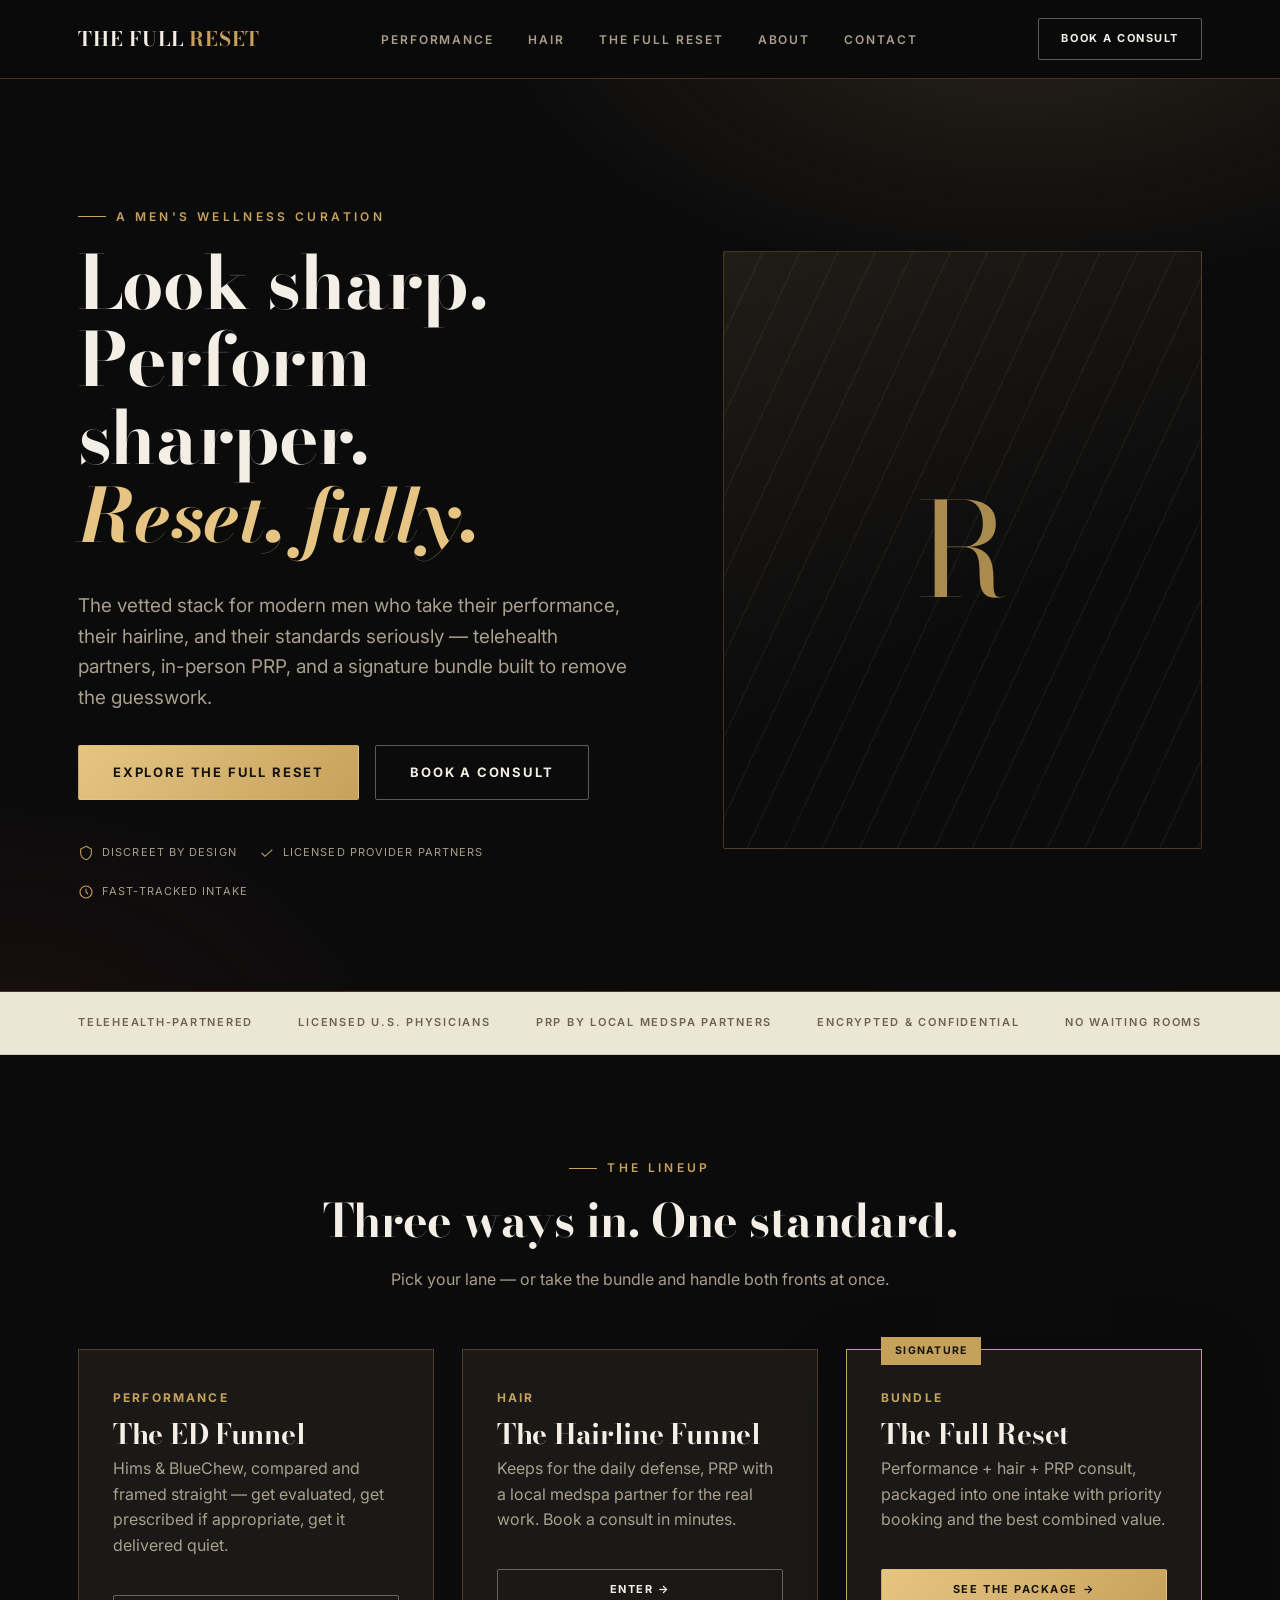
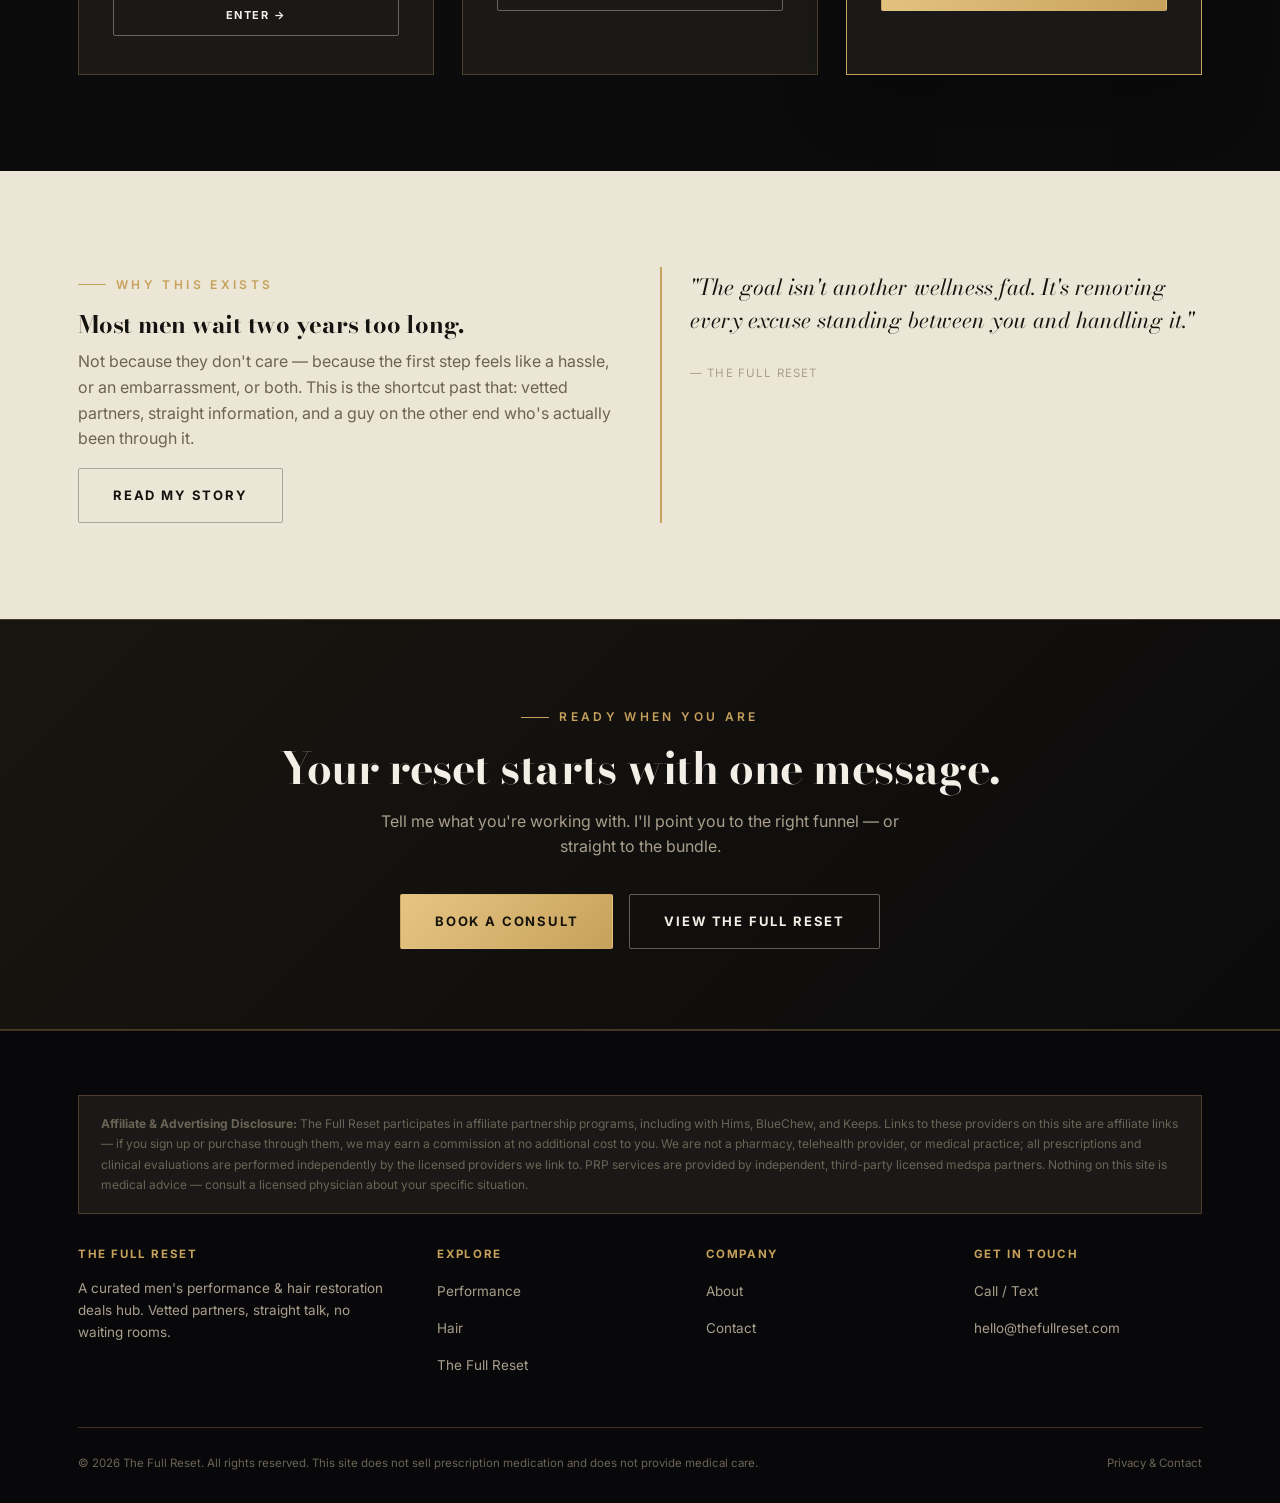
==== index.html @ 41acdde6 "Initial commit: The Full Reset landing site Static GQ-style landing page with performance/hair/bundl" ====
<!DOCTYPE html>
<html lang="en">
<head>
<meta charset="UTF-8">
<meta name="viewport" content="width=device-width, initial-scale=1.0">
<title>The Full Reset — Performance, Hair &amp; Confidence for Men</title>
<meta name="description" content="A curated deals hub for men: ED performance, hair restoration, and a signature full-reset package. Discreet, vetted, done right.">
<link rel="icon" href="data:image/svg+xml,%3Csvg xmlns='http://www.w3.org/2000/svg' viewBox='0 0 100 100'%3E%3Crect width='100' height='100' fill='%230b0b0c'/%3E%3Ctext x='50' y='68' font-size='60' text-anchor='middle' fill='%23c6a15b' font-family='Georgia,serif'%3ER%3C/text%3E%3C/svg%3E">
<link rel="stylesheet" href="css/style.css">
</head>
<body>

<header class="site-header">
  <nav class="nav">
    <a href="index.html" class="logo">THE FULL <span>RESET</span></a>
    <ul class="nav-links">
      <li><a href="performance/index.html">Performance</a></li>
      <li><a href="hair/index.html">Hair</a></li>
      <li><a href="the-full-reset/index.html">The Full Reset</a></li>
      <li><a href="about/index.html">About</a></li>
      <li><a href="contact/index.html">Contact</a></li>
    </ul>
    <div class="nav-cta">
      <a href="contact/index.html" class="btn btn-outline btn-sm">Book a Consult</a>
      <button class="nav-toggle" aria-label="Menu"><span></span><span></span><span></span></button>
    </div>
  </nav>
</header>

<section class="hero">
  <div class="container hero-grid">
    <div>
      <div class="eyebrow">A Men's Wellness Curation</div>
      <h1>Look sharp.<br>Perform sharper.<br><em style="color:var(--gold-bright); font-style:italic;">Reset, fully.</em></h1>
      <p class="lede">The vetted stack for modern men who take their performance, their hairline, and their standards seriously — telehealth partners, in-person PRP, and a signature bundle built to remove the guesswork.</p>
      <div class="hero-actions">
        <a href="the-full-reset/index.html" class="btn btn-gold">Explore The Full Reset</a>
        <a href="contact/index.html" class="btn btn-outline">Book a Consult</a>
      </div>
      <div class="hero-badges">
        <span class="hero-badge"><svg viewBox="0 0 24 24" fill="none" stroke-width="1.6"><path d="M12 2l8 4v6c0 5-3.5 8.5-8 10-4.5-1.5-8-5-8-10V6l8-4z"/></svg>Discreet by design</span>
        <span class="hero-badge"><svg viewBox="0 0 24 24" fill="none" stroke-width="1.6"><path d="M4 12l5 5L20 7"/></svg>Licensed provider partners</span>
        <span class="hero-badge"><svg viewBox="0 0 24 24" fill="none" stroke-width="1.6"><circle cx="12" cy="12" r="9"/><path d="M12 7v5l3 3"/></svg>Fast-tracked intake</span>
      </div>
    </div>
    <div class="hero-visual"><span class="monogram">R</span></div>
  </div>
</section>

<div class="trust-strip">
  <div class="container">
    <span>Telehealth-Partnered</span>
    <span>Licensed U.S. Physicians</span>
    <span>PRP by Local Medspa Partners</span>
    <span>Encrypted &amp; Confidential</span>
    <span>No Waiting Rooms</span>
  </div>
</div>

<section class="section">
  <div class="container">
    <div class="section-head center" style="margin-left:auto;margin-right:auto;">
      <div class="eyebrow" style="justify-content:center;">The Lineup</div>
      <h2>Three ways in. One standard.</h2>
      <p>Pick your lane — or take the bundle and handle both fronts at once.</p>
    </div>

    <div class="grid-3">
      <a href="performance/index.html" class="offer-card" style="text-decoration:none;">
        <div class="offer-brand">Performance</div>
        <h3>The ED Funnel</h3>
        <p>Hims &amp; BlueChew, compared and framed straight — get evaluated, get prescribed if appropriate, get it delivered quiet.</p>
        <span class="btn btn-outline btn-sm" style="margin-top:20px;">Enter →</span>
      </a>
      <a href="hair/index.html" class="offer-card" style="text-decoration:none;">
        <div class="offer-brand">Hair</div>
        <h3>The Hairline Funnel</h3>
        <p>Keeps for the daily defense, PRP with a local medspa partner for the real work. Book a consult in minutes.</p>
        <span class="btn btn-outline btn-sm" style="margin-top:20px;">Enter →</span>
      </a>
      <a href="the-full-reset/index.html" class="offer-card featured" style="text-decoration:none;">
        <div class="offer-tag">Signature</div>
        <div class="offer-brand">Bundle</div>
        <h3>The Full Reset</h3>
        <p>Performance + hair + PRP consult, packaged into one intake with priority booking and the best combined value.</p>
        <span class="btn btn-gold btn-sm" style="margin-top:20px;">See the Package →</span>
      </a>
    </div>
  </div>
</section>

<section class="section on-light alt">
  <div class="container grid-2">
    <div>
      <div class="eyebrow">Why This Exists</div>
      <h2>Most men wait two years too long.</h2>
      <p>Not because they don't care — because the first step feels like a hassle, or an embarrassment, or both. This is the shortcut past that: vetted partners, straight information, and a guy on the other end who's actually been through it.</p>
      <a href="about/index.html" class="btn btn-outline on-light-btn">Read My Story</a>
    </div>
    <blockquote class="pull-quote">
      <p>"The goal isn't another wellness fad. It's removing every excuse standing between you and handling it."</p>
      <cite>— The Full Reset</cite>
    </blockquote>
  </div>
</section>

<section class="cta-band">
  <div class="container">
    <div class="eyebrow" style="justify-content:center;">Ready When You Are</div>
    <h2>Your reset starts with one message.</h2>
    <p>Tell me what you're working with. I'll point you to the right funnel — or straight to the bundle.</p>
    <div class="hero-actions">
      <a href="contact/index.html" class="btn btn-gold">Book a Consult</a>
      <a href="the-full-reset/index.html" class="btn btn-outline">View The Full Reset</a>
    </div>
  </div>
</section>

<footer class="site-footer">
  <div class="container">
    <div class="disclosure">
      <strong>Affiliate &amp; Advertising Disclosure:</strong> The Full Reset participates in affiliate partnership programs, including with Hims, BlueChew, and Keeps. Links to these providers on this site are affiliate links — if you sign up or purchase through them, we may earn a commission at no additional cost to you. We are not a pharmacy, telehealth provider, or medical practice; all prescriptions and clinical evaluations are performed independently by the licensed providers we link to. PRP services are provided by independent, third-party licensed medspa partners. Nothing on this site is medical advice — consult a licensed physician about your specific situation.
    </div>
    <div class="footer-grid">
      <div>
        <h4>The Full Reset</h4>
        <p>A curated men's performance &amp; hair restoration deals hub. Vetted partners, straight talk, no waiting rooms.</p>
      </div>
      <div>
        <h4>Explore</h4>
        <ul>
          <li><a href="performance/index.html">Performance</a></li>
          <li><a href="hair/index.html">Hair</a></li>
          <li><a href="the-full-reset/index.html">The Full Reset</a></li>
        </ul>
      </div>
      <div>
        <h4>Company</h4>
        <ul>
          <li><a href="about/index.html">About</a></li>
          <li><a href="contact/index.html">Contact</a></li>
        </ul>
      </div>
      <div>
        <h4>Get In Touch</h4>
        <ul>
          <li><a href="tel:+10000000000">Call / Text</a></li>
          <li><a href="mailto:hello@thefullreset.com">hello@thefullreset.com</a></li>
        </ul>
      </div>
    </div>
    <div class="footer-bottom">
      <p>&copy; <span id="year"></span> The Full Reset. All rights reserved. This site does not sell prescription medication and does not provide medical care.</p>
      <p><a href="contact/index.html">Privacy &amp; Contact</a></p>
    </div>
  </div>
</footer>

<script src="js/main.js"></script>
<script>document.getElementById('year').textContent = new Date().getFullYear();</script>
</body>
</html>
---- css/style.css ----
/* ==========================================================================
   THE FULL RESET — shared stylesheet
   ========================================================================== */

@import url('https://fonts.googleapis.com/css2?family=Bodoni+Moda:ital,opsz,wght@0,6..96,400;0,6..96,500;0,6..96,700;0,6..96,900;1,6..96,500&family=Inter:wght@300;400;500;600;700;800&display=swap');

:root {
  --bg: #0b0b0c;
  --bg-alt: #141414;
  --bg-card: #1a1917;
  --paper: #f6f3ec;
  --paper-alt: #ece6d6;
  --ink: #f3efe6;
  --ink-dark: #15130f;
  --muted: #a89f8c;
  --muted-dark: #6b6455;
  --gold: #c6a15b;
  --gold-bright: #e6c584;
  --maroon: #7a2323;
  --line: rgba(198,161,91,0.28);
  --line-dark: rgba(21,19,15,0.14);
  --shadow: 0 20px 60px rgba(0,0,0,0.35);
  --radius: 2px;
  --maxw: 1180px;
}

* { box-sizing: border-box; }
html { scroll-behavior: smooth; }
body {
  margin: 0;
  background: var(--bg);
  color: var(--ink);
  font-family: 'Inter', -apple-system, BlinkMacSystemFont, 'Segoe UI', sans-serif;
  font-weight: 400;
  line-height: 1.6;
  -webkit-font-smoothing: antialiased;
}
img, svg { max-width: 100%; display: block; }
a { color: inherit; text-decoration: none; }
h1, h2, h3, h4 {
  font-family: 'Bodoni Moda', 'Georgia', serif;
  font-weight: 700;
  line-height: 1.05;
  margin: 0 0 .5em;
  letter-spacing: -0.01em;
}
p { margin: 0 0 1em; color: var(--muted); }
.on-light p { color: var(--muted-dark); }
ul { margin: 0; padding: 0; list-style: none; }
.container { max-width: var(--maxw); margin: 0 auto; padding: 0 28px; }
.section { padding: 96px 0; }
@media (max-width: 720px) { .section { padding: 64px 0; } }

.eyebrow {
  display: inline-flex;
  align-items: center;
  gap: 10px;
  font-family: 'Inter', sans-serif;
  font-size: 12px;
  letter-spacing: 0.28em;
  text-transform: uppercase;
  color: var(--gold);
  font-weight: 600;
  margin-bottom: 18px;
}
.eyebrow::before { content: ''; width: 28px; height: 1px; background: var(--gold); display: inline-block; }

.on-light { background: var(--paper); color: var(--ink-dark); }
.on-light h1, .on-light h2, .on-light h3, .on-light h4 { color: var(--ink-dark); }
.alt { background: var(--paper-alt); }

/* ---------- Buttons ---------- */
.btn {
  display: inline-flex;
  align-items: center;
  justify-content: center;
  gap: 10px;
  padding: 16px 34px;
  font-family: 'Inter', sans-serif;
  font-size: 13px;
  font-weight: 700;
  letter-spacing: 0.14em;
  text-transform: uppercase;
  border-radius: var(--radius);
  border: 1px solid transparent;
  cursor: pointer;
  transition: transform .18s ease, background .18s ease, color .18s ease, border-color .18s ease;
  white-space: nowrap;
}
.btn:hover { transform: translateY(-2px); }
.btn-gold { background: linear-gradient(135deg, var(--gold-bright), var(--gold)); color: #16130a; }
.btn-gold:hover { box-shadow: 0 10px 30px rgba(198,161,91,0.35); }
.btn-outline { background: transparent; color: var(--ink); border-color: rgba(243,239,230,0.35); }
.btn-outline:hover { border-color: var(--gold); color: var(--gold-bright); }
.btn-outline.on-light-btn { color: var(--ink-dark); border-color: rgba(21,19,15,0.3); }
.btn-outline.on-light-btn:hover { border-color: var(--maroon); color: var(--maroon); }
.btn-maroon { background: var(--maroon); color: var(--ink); }
.btn-maroon:hover { box-shadow: 0 10px 30px rgba(122,35,35,0.45); }
.btn-block { width: 100%; }
.btn-sm { padding: 11px 22px; font-size: 11px; }

/* ---------- Nav ---------- */
.site-header {
  position: sticky;
  top: 0;
  z-index: 100;
  background: rgba(11,11,12,0.86);
  backdrop-filter: blur(10px);
  border-bottom: 1px solid var(--line);
}
.nav {
  display: flex;
  align-items: center;
  justify-content: space-between;
  padding: 18px 28px;
  max-width: var(--maxw);
  margin: 0 auto;
}
.logo {
  font-family: 'Bodoni Moda', serif;
  font-size: 20px;
  font-weight: 700;
  letter-spacing: 0.04em;
  color: var(--ink);
}
.logo span { color: var(--gold); }
.nav-links {
  display: flex;
  gap: 34px;
  align-items: center;
}
.nav-links a {
  font-size: 12px;
  letter-spacing: 0.16em;
  text-transform: uppercase;
  font-weight: 600;
  color: var(--muted);
  transition: color .18s ease;
  padding: 6px 0;
  border-bottom: 1px solid transparent;
}
.nav-links a:hover, .nav-links a.active { color: var(--gold-bright); border-color: var(--gold); }
.nav-cta { display: flex; align-items: center; gap: 14px; }
.nav-toggle {
  display: none;
  flex-direction: column;
  gap: 5px;
  background: none;
  border: none;
  cursor: pointer;
  padding: 6px;
}
.nav-toggle span { width: 24px; height: 1.5px; background: var(--ink); display: block; }

@media (max-width: 920px) {
  .nav-links { position: fixed; top: 68px; left: 0; right: 0; background: var(--bg-alt); flex-direction: column; gap: 0; border-bottom: 1px solid var(--line); max-height: 0; overflow: hidden; transition: max-height .25s ease; }
  .nav-links.open { max-height: 400px; }
  .nav-links a { width: 100%; padding: 16px 28px; border-bottom: 1px solid rgba(255,255,255,0.06); }
  .nav-toggle { display: flex; }
  .nav-cta .btn-outline { display: none; }
}

/* ---------- Hero ---------- */
.hero {
  position: relative;
  padding: 120px 0 90px;
  overflow: hidden;
  background:
    radial-gradient(ellipse 900px 500px at 80% -10%, rgba(198,161,91,0.16), transparent 60%),
    radial-gradient(ellipse 700px 500px at 0% 110%, rgba(122,35,35,0.14), transparent 60%),
    var(--bg);
  border-bottom: 1px solid var(--line);
}
.hero-grid { display: grid; grid-template-columns: 1.1fr 0.9fr; gap: 60px; align-items: center; }
@media (max-width: 900px) { .hero-grid { grid-template-columns: 1fr; } }
.hero h1 { font-size: clamp(40px, 6vw, 74px); }
.hero .lede { font-size: 19px; max-width: 46ch; }
.hero-actions { display: flex; gap: 16px; flex-wrap: wrap; margin-top: 32px; }
.hero-badges { display: flex; gap: 22px; flex-wrap: wrap; margin-top: 44px; }
.hero-badge { display: flex; align-items: center; gap: 8px; font-size: 11px; letter-spacing: 0.1em; text-transform: uppercase; color: var(--muted); }
.hero-badge svg { width: 16px; height: 16px; stroke: var(--gold); flex-shrink: 0; }

.hero-visual {
  position: relative;
  aspect-ratio: 4/5;
  border: 1px solid var(--line);
  border-radius: var(--radius);
  background: linear-gradient(155deg, #201d18 0%, #0b0b0c 60%);
  display: flex;
  align-items: center;
  justify-content: center;
  overflow: hidden;
}
.hero-visual::before {
  content: '';
  position: absolute; inset: 0;
  background: repeating-linear-gradient(115deg, rgba(198,161,91,0.06) 0 2px, transparent 2px 34px);
}
.hero-visual .monogram { font-family: 'Bodoni Moda', serif; font-size: 130px; color: var(--gold); opacity: 0.85; position: relative; z-index: 1; }

/* ---------- Marquee / trust strip ---------- */
.trust-strip { border-bottom: 1px solid var(--line-dark); background: var(--paper-alt); padding: 22px 0; }
.trust-strip .container { display: flex; justify-content: space-between; flex-wrap: wrap; gap: 16px 30px; }
.trust-strip span { font-size: 11px; letter-spacing: 0.16em; text-transform: uppercase; color: var(--muted-dark); font-weight: 600; }

/* ---------- Section headers ---------- */
.section-head { max-width: 640px; margin-bottom: 56px; }
.section-head.center { margin-left: auto; margin-right: auto; text-align: center; }
.section-head h2 { font-size: clamp(30px, 4vw, 46px); }

/* ---------- Steps ---------- */
.steps { display: grid; grid-template-columns: repeat(3, 1fr); gap: 28px; }
@media (max-width: 800px) { .steps { grid-template-columns: 1fr; } }
.step { border: 1px solid var(--line); padding: 34px 28px; position: relative; background: var(--bg-card); }
.step .num { font-family: 'Bodoni Moda', serif; font-size: 46px; color: var(--gold); opacity: 0.5; margin-bottom: 10px; }
.step h3 { font-size: 21px; margin-bottom: 10px; }
.step p { margin: 0; font-size: 14.5px; }

/* ---------- Offer cards ---------- */
.offers { display: grid; grid-template-columns: repeat(2, 1fr); gap: 28px; }
@media (max-width: 800px) { .offers { grid-template-columns: 1fr; } }
.offer-card {
  border: 1px solid var(--line);
  background: var(--bg-card);
  padding: 38px 34px;
  display: flex;
  flex-direction: column;
  position: relative;
  transition: transform .2s ease, border-color .2s ease;
}
.offer-card:hover { transform: translateY(-4px); border-color: var(--gold); }
.offer-card.featured { border-color: var(--gold); box-shadow: var(--shadow); }
.offer-tag {
  position: absolute; top: -13px; left: 34px;
  background: var(--gold); color: #16130a;
  font-size: 10.5px; letter-spacing: 0.12em; text-transform: uppercase; font-weight: 700;
  padding: 6px 14px;
}
.offer-brand { font-size: 12px; letter-spacing: 0.18em; text-transform: uppercase; color: var(--gold); font-weight: 700; margin-bottom: 12px; }
.offer-card h3 { font-size: 28px; margin-bottom: 8px; }
.offer-price { display: flex; align-items: baseline; gap: 10px; margin: 14px 0 20px; }
.offer-price .was { text-decoration: line-through; color: var(--muted); font-size: 15px; }
.offer-price .now { font-family: 'Bodoni Moda', serif; font-size: 34px; color: var(--ink); }
.offer-price .per { font-size: 12px; color: var(--muted); text-transform: uppercase; letter-spacing: 0.08em; }
.offer-list { margin: 0 0 26px; display: flex; flex-direction: column; gap: 10px; }
.offer-list li { display: flex; gap: 10px; font-size: 14.5px; color: var(--muted); align-items: flex-start; }
.offer-list li svg { width: 16px; height: 16px; stroke: var(--gold); flex-shrink: 0; margin-top: 3px; }
.offer-card .btn { margin-top: auto; }
.offer-fine { font-size: 11px; color: var(--muted-dark); margin-top: 14px; }

/* ---------- Comparison table ---------- */
.table-wrap { overflow-x: auto; border: 1px solid var(--line); }
table.compare { width: 100%; border-collapse: collapse; min-width: 560px; }
table.compare th, table.compare td { padding: 18px 22px; text-align: left; border-bottom: 1px solid var(--line); font-size: 14px; }
table.compare th { font-family: 'Inter', sans-serif; text-transform: uppercase; letter-spacing: 0.1em; font-size: 11.5px; color: var(--gold); background: var(--bg-card); }
table.compare td:first-child { color: var(--ink); font-weight: 600; }
table.compare tr:last-child td { border-bottom: none; }
table.compare td { color: var(--muted); }

/* ---------- FAQ ---------- */
.faq-item { border-bottom: 1px solid var(--line); }
.faq-q {
  display: flex; align-items: center; justify-content: space-between;
  padding: 24px 4px; cursor: pointer; font-weight: 600; font-size: 16.5px;
  color: var(--ink);
}
.on-light .faq-q { color: var(--ink-dark); }
.faq-q .plus { color: var(--gold); font-size: 22px; font-family: 'Bodoni Moda', serif; transition: transform .2s ease; }
.faq-item.open .plus { transform: rotate(45deg); }
.faq-a { max-height: 0; overflow: hidden; transition: max-height .25s ease; }
.faq-a p { padding: 0 4px 22px; font-size: 14.5px; max-width: 68ch; }
.faq-item.open .faq-a { max-height: 300px; }

/* ---------- Pull quote / testimonial template ---------- */
.pull-quote { border-left: 2px solid var(--gold); padding: 4px 0 4px 28px; margin: 0; }
.pull-quote p { font-family: 'Bodoni Moda', serif; font-style: italic; font-size: 22px; color: var(--ink); line-height: 1.5; }
.on-light .pull-quote p { color: var(--ink-dark); }
.pull-quote cite { font-style: normal; font-size: 11.5px; letter-spacing: 0.1em; text-transform: uppercase; color: var(--muted); }

/* ---------- Cards / grid generic ---------- */
.grid-3 { display: grid; grid-template-columns: repeat(3, 1fr); gap: 28px; }
.grid-2 { display: grid; grid-template-columns: repeat(2, 1fr); gap: 40px; }
@media (max-width: 800px) { .grid-3, .grid-2 { grid-template-columns: 1fr; } }

/* ---------- CTA banner ---------- */
.cta-band {
  background: linear-gradient(135deg, #191510, #0b0b0c);
  border-top: 1px solid var(--line);
  border-bottom: 1px solid var(--line);
  padding: 80px 0;
  text-align: center;
}
.cta-band h2 { font-size: clamp(28px, 4vw, 44px); max-width: 720px; margin: 0 auto 18px; }
.cta-band p { max-width: 560px; margin: 0 auto 34px; }
.cta-band .hero-actions { justify-content: center; }

/* ---------- Footer ---------- */
.site-footer { background: #08080a; border-top: 1px solid var(--line); padding: 64px 0 30px; }
.footer-grid { display: grid; grid-template-columns: 1.4fr 1fr 1fr 1fr; gap: 40px; margin-bottom: 50px; }
@media (max-width: 800px) { .footer-grid { grid-template-columns: 1fr 1fr; } }
.footer-grid h4 { font-family: 'Inter', sans-serif; font-size: 11.5px; letter-spacing: 0.14em; text-transform: uppercase; color: var(--gold); margin-bottom: 18px; }
.footer-grid ul { display: flex; flex-direction: column; gap: 11px; }
.footer-grid a, .footer-grid p { font-size: 13.5px; color: var(--muted); }
.footer-grid a:hover { color: var(--gold-bright); }
.footer-bottom { border-top: 1px solid var(--line); padding-top: 26px; display: flex; justify-content: space-between; flex-wrap: wrap; gap: 14px; }
.footer-bottom p { font-size: 11.5px; color: var(--muted-dark); margin: 0; max-width: 900px; }
.disclosure {
  background: var(--bg-card); border: 1px solid var(--line); padding: 18px 22px;
  font-size: 12px; color: var(--muted-dark); margin-bottom: 34px; line-height: 1.7;
}

/* ---------- Form ---------- */
.form { display: flex; flex-direction: column; gap: 18px; }
.form-row { display: grid; grid-template-columns: 1fr 1fr; gap: 18px; }
@media (max-width: 640px) { .form-row { grid-template-columns: 1fr; } }
label { display: block; font-size: 11.5px; letter-spacing: 0.1em; text-transform: uppercase; color: var(--gold); margin-bottom: 8px; font-weight: 600; }
input, select, textarea {
  width: 100%; background: var(--bg-card); border: 1px solid var(--line);
  color: var(--ink); padding: 14px 16px; font-family: 'Inter', sans-serif; font-size: 14.5px;
  border-radius: var(--radius);
}
.on-light input, .on-light select, .on-light textarea { background: #fff; border-color: var(--line-dark); color: var(--ink-dark); }
input:focus, select:focus, textarea:focus { outline: none; border-color: var(--gold); }
textarea { resize: vertical; min-height: 110px; }
.field-note { font-size: 11.5px; color: var(--muted-dark); margin-top: -8px; }
.hp-field { position: absolute; left: -9999px; }
.form-success { display: none; padding: 20px 22px; background: rgba(198,161,91,0.12); border: 1px solid var(--gold); color: var(--ink); font-size: 14px; }
.form-success.show { display: block; }

/* ---------- Contact tiles ---------- */
.contact-tiles { display: grid; grid-template-columns: repeat(3, 1fr); gap: 24px; }
@media (max-width: 800px) { .contact-tiles { grid-template-columns: 1fr; } }
.contact-tile { border: 1px solid var(--line); padding: 30px; text-align: center; background: var(--bg-card); }
.contact-tile svg { width: 30px; height: 30px; stroke: var(--gold); margin: 0 auto 16px; }
.contact-tile h3 { font-size: 18px; margin-bottom: 8px; }
.contact-tile p { font-size: 13.5px; margin-bottom: 18px; }

/* ---------- Utility ---------- */
.tag-row { display: flex; gap: 10px; flex-wrap: wrap; margin-bottom: 20px; }
.pill { border: 1px solid var(--line); padding: 6px 14px; font-size: 11px; letter-spacing: 0.08em; text-transform: uppercase; color: var(--gold); }
.center { text-align: center; }
.mt-0 { margin-top: 0; }
.divider { height: 1px; background: var(--line); border: none; margin: 60px 0; }
.small-print { font-size: 11.5px; color: var(--muted-dark); }
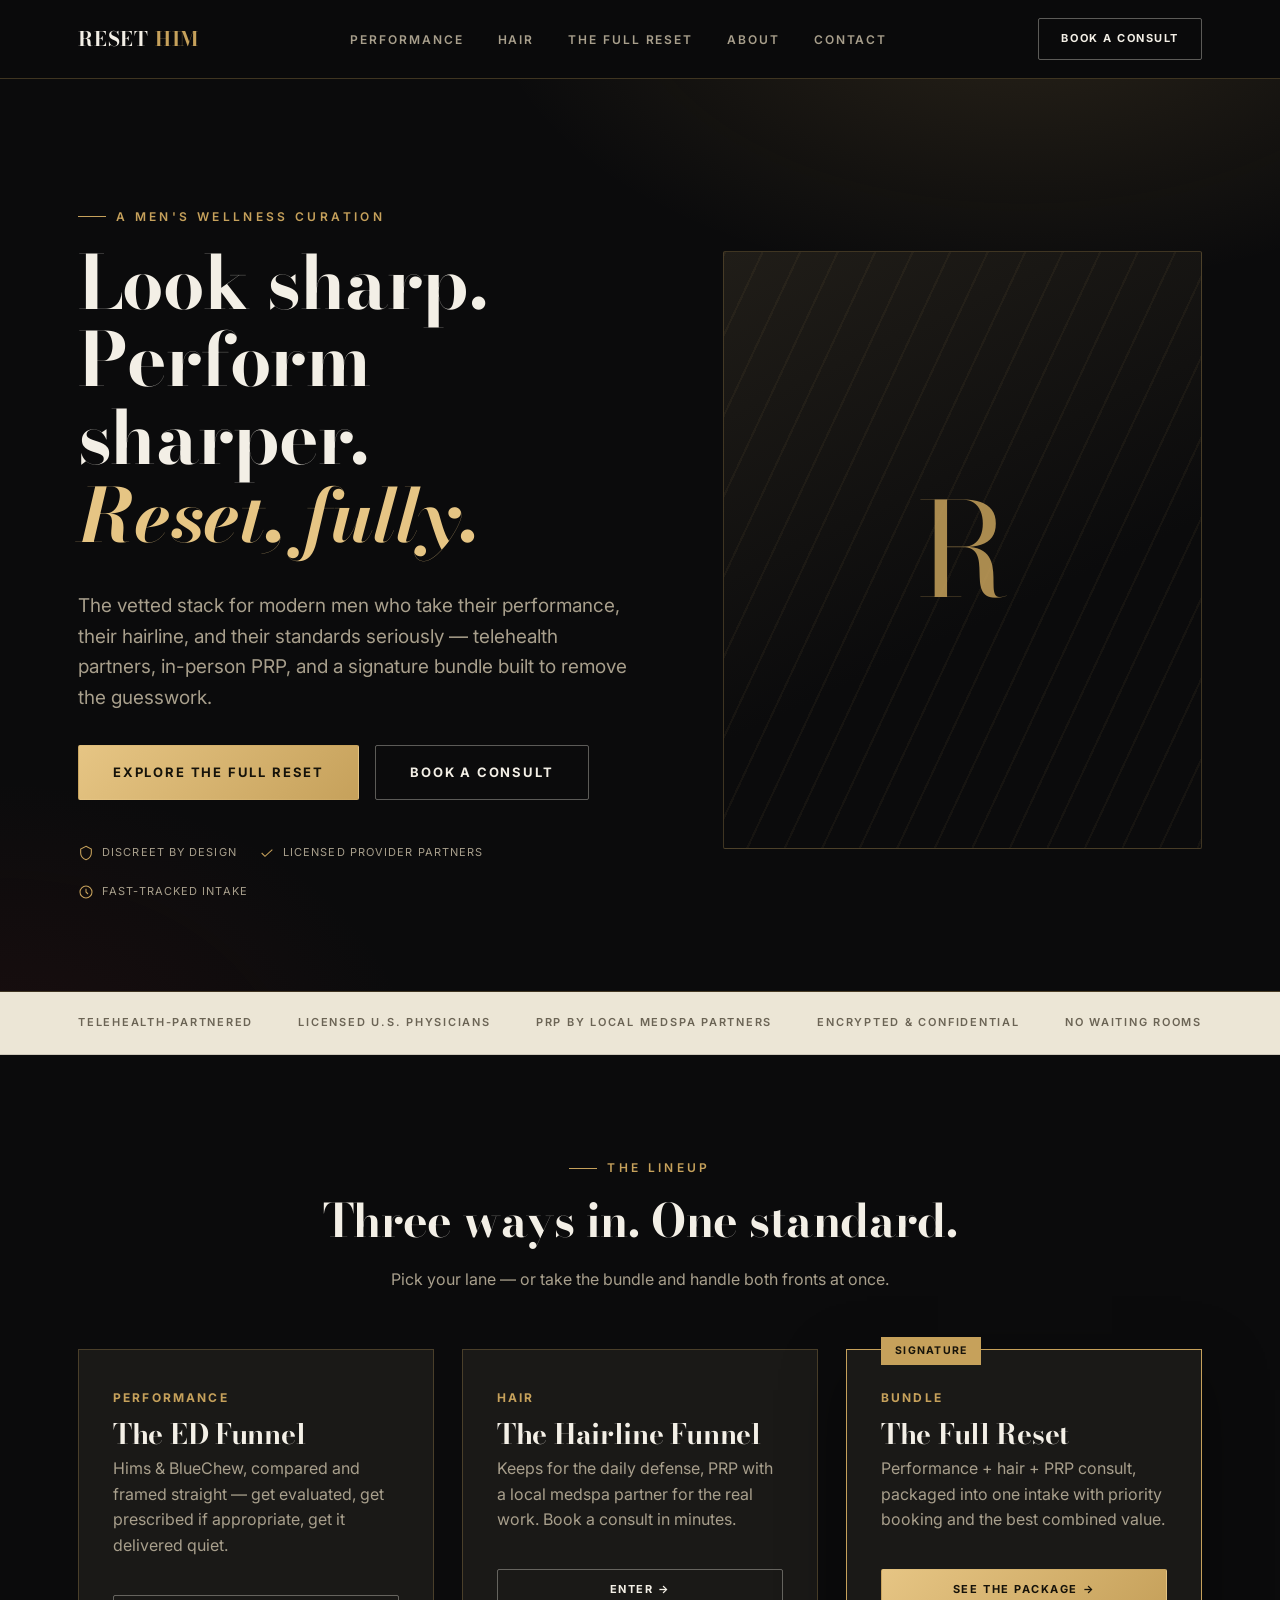
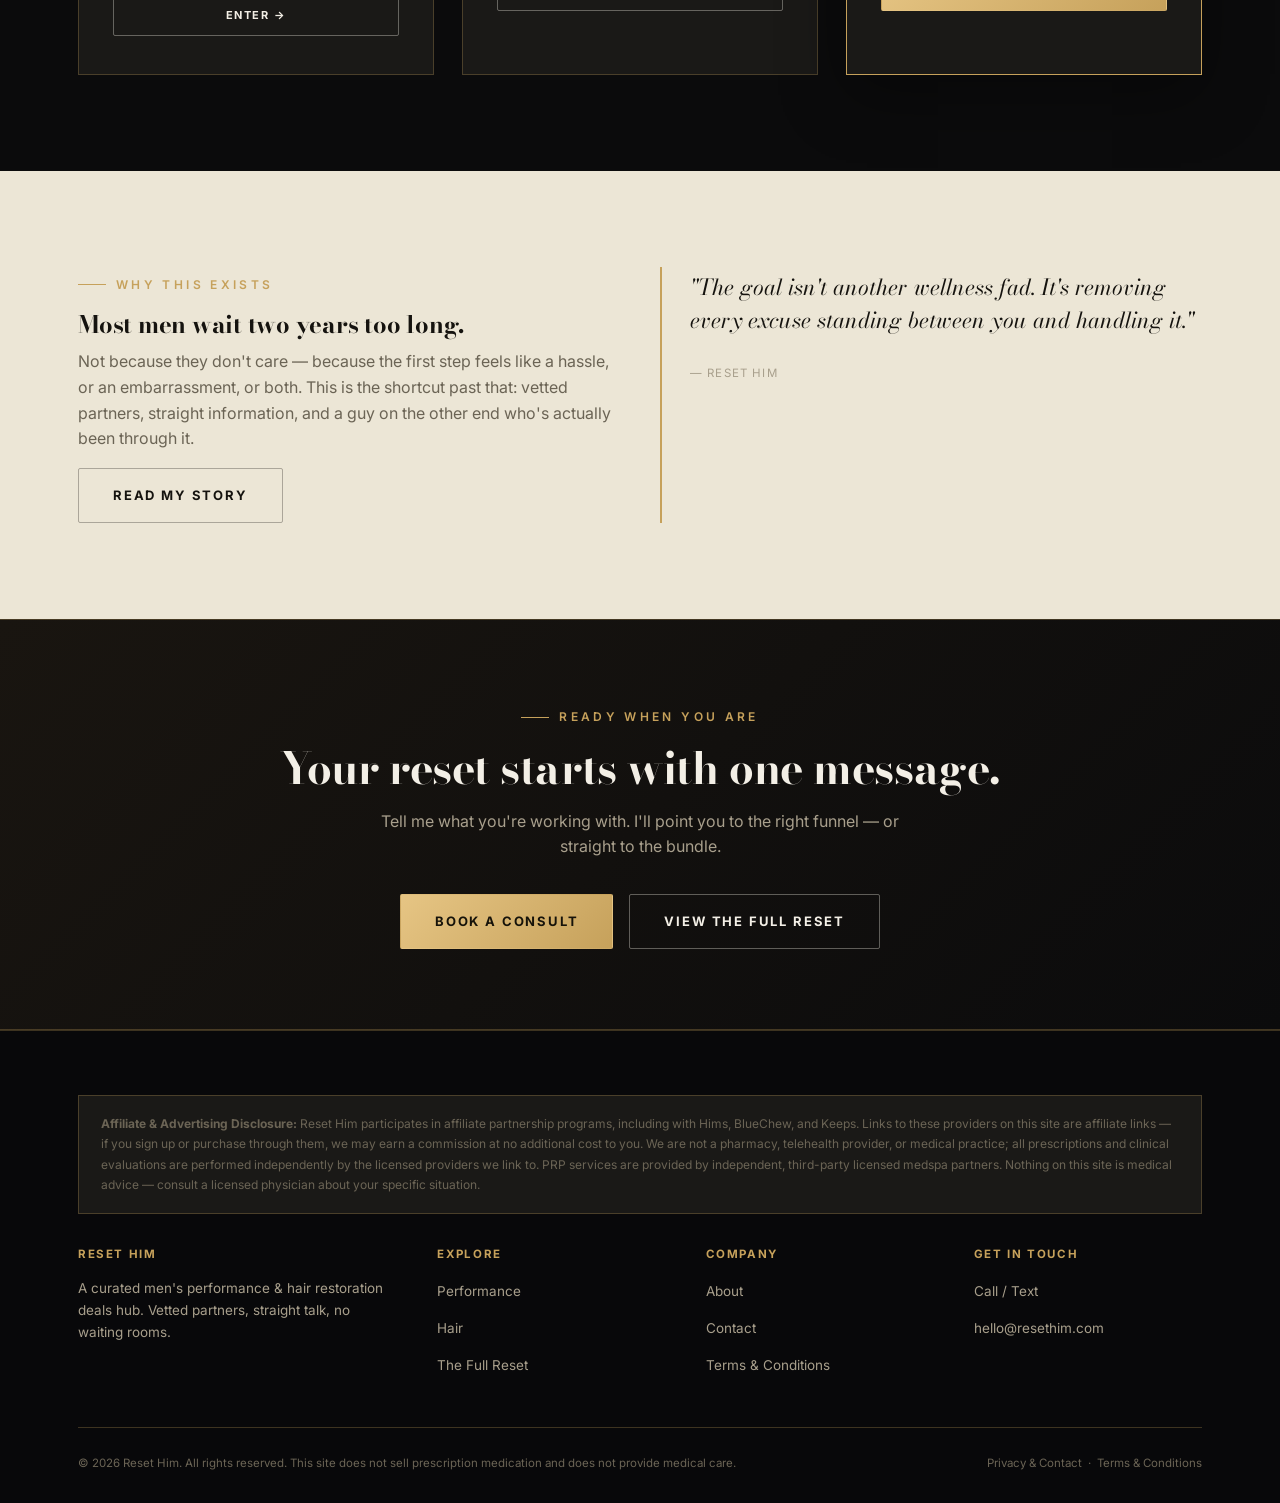
==== commit 3bb08cc1: "Restructure offers into affiliate/voucher mechanics, add Terms page, rebrand to Reset Him - Split Pe" ====
--- a/index.html
+++ b/index.html
@@ -3,7 +3,7 @@
 <head>
 <meta charset="UTF-8">
 <meta name="viewport" content="width=device-width, initial-scale=1.0">
-<title>The Full Reset — Performance, Hair &amp; Confidence for Men</title>
+<title>Reset Him — Performance, Hair &amp; Confidence for Men</title>
 <meta name="description" content="A curated deals hub for men: ED performance, hair restoration, and a signature full-reset package. Discreet, vetted, done right.">
 <link rel="icon" href="data:image/svg+xml,%3Csvg xmlns='http://www.w3.org/2000/svg' viewBox='0 0 100 100'%3E%3Crect width='100' height='100' fill='%230b0b0c'/%3E%3Ctext x='50' y='68' font-size='60' text-anchor='middle' fill='%23c6a15b' font-family='Georgia,serif'%3ER%3C/text%3E%3C/svg%3E">
 <link rel="stylesheet" href="css/style.css">
@@ -12,7 +12,7 @@
 
 <header class="site-header">
   <nav class="nav">
-    <a href="index.html" class="logo">THE FULL <span>RESET</span></a>
+    <a href="index.html" class="logo">RESET <span>HIM</span></a>
     <ul class="nav-links">
       <li><a href="performance/index.html">Performance</a></li>
       <li><a href="hair/index.html">Hair</a></li>
@@ -99,7 +99,7 @@
     </div>
     <blockquote class="pull-quote">
       <p>"The goal isn't another wellness fad. It's removing every excuse standing between you and handling it."</p>
-      <cite>— The Full Reset</cite>
+      <cite>— Reset Him</cite>
     </blockquote>
   </div>
 </section>
@@ -119,11 +119,11 @@
 <footer class="site-footer">
   <div class="container">
     <div class="disclosure">
-      <strong>Affiliate &amp; Advertising Disclosure:</strong> The Full Reset participates in affiliate partnership programs, including with Hims, BlueChew, and Keeps. Links to these providers on this site are affiliate links — if you sign up or purchase through them, we may earn a commission at no additional cost to you. We are not a pharmacy, telehealth provider, or medical practice; all prescriptions and clinical evaluations are performed independently by the licensed providers we link to. PRP services are provided by independent, third-party licensed medspa partners. Nothing on this site is medical advice — consult a licensed physician about your specific situation.
+      <strong>Affiliate &amp; Advertising Disclosure:</strong> Reset Him participates in affiliate partnership programs, including with Hims, BlueChew, and Keeps. Links to these providers on this site are affiliate links — if you sign up or purchase through them, we may earn a commission at no additional cost to you. We are not a pharmacy, telehealth provider, or medical practice; all prescriptions and clinical evaluations are performed independently by the licensed providers we link to. PRP services are provided by independent, third-party licensed medspa partners. Nothing on this site is medical advice — consult a licensed physician about your specific situation.
     </div>
     <div class="footer-grid">
       <div>
-        <h4>The Full Reset</h4>
+        <h4>Reset Him</h4>
         <p>A curated men's performance &amp; hair restoration deals hub. Vetted partners, straight talk, no waiting rooms.</p>
       </div>
       <div>
@@ -139,19 +139,20 @@
         <ul>
           <li><a href="about/index.html">About</a></li>
           <li><a href="contact/index.html">Contact</a></li>
+          <li><a href="terms/index.html">Terms &amp; Conditions</a></li>
         </ul>
       </div>
       <div>
         <h4>Get In Touch</h4>
         <ul>
           <li><a href="tel:+10000000000">Call / Text</a></li>
-          <li><a href="mailto:hello@thefullreset.com">hello@thefullreset.com</a></li>
+          <li><a href="mailto:hello@resethim.com">hello@resethim.com</a></li>
         </ul>
       </div>
     </div>
     <div class="footer-bottom">
-      <p>&copy; <span id="year"></span> The Full Reset. All rights reserved. This site does not sell prescription medication and does not provide medical care.</p>
-      <p><a href="contact/index.html">Privacy &amp; Contact</a></p>
+      <p>&copy; <span id="year"></span> Reset Him. All rights reserved. This site does not sell prescription medication and does not provide medical care.</p>
+      <p><a href="contact/index.html">Privacy &amp; Contact</a> &nbsp;·&nbsp; <a href="terms/index.html">Terms &amp; Conditions</a></p>
     </div>
   </div>
 </footer>
--- a/css/style.css
+++ b/css/style.css
@@ -219,6 +219,13 @@
 /* ---------- Offer cards ---------- */
 .offers { display: grid; grid-template-columns: repeat(2, 1fr); gap: 28px; }
 @media (max-width: 800px) { .offers { grid-template-columns: 1fr; } }
+.offers-3 { display: grid; grid-template-columns: repeat(3, 1fr); gap: 24px; align-items: start; }
+@media (max-width: 980px) { .offers-3 { grid-template-columns: 1fr; } }
+.offer-tag.voucher { background: var(--maroon); color: var(--ink); }
+/* .offer-card always has a dark background regardless of its parent section, so its headings must stay light even inside .on-light sections */
+.on-light .offer-card h3, .on-light .offer-card h4 { color: var(--ink); }
+.offer-alt-link { display: block; font-size: 12px; color: var(--gold); margin-top: 10px; }
+.offer-alt-link:hover { color: var(--gold-bright); }
 .offer-card {
   border: 1px solid var(--line);
   background: var(--bg-card);
